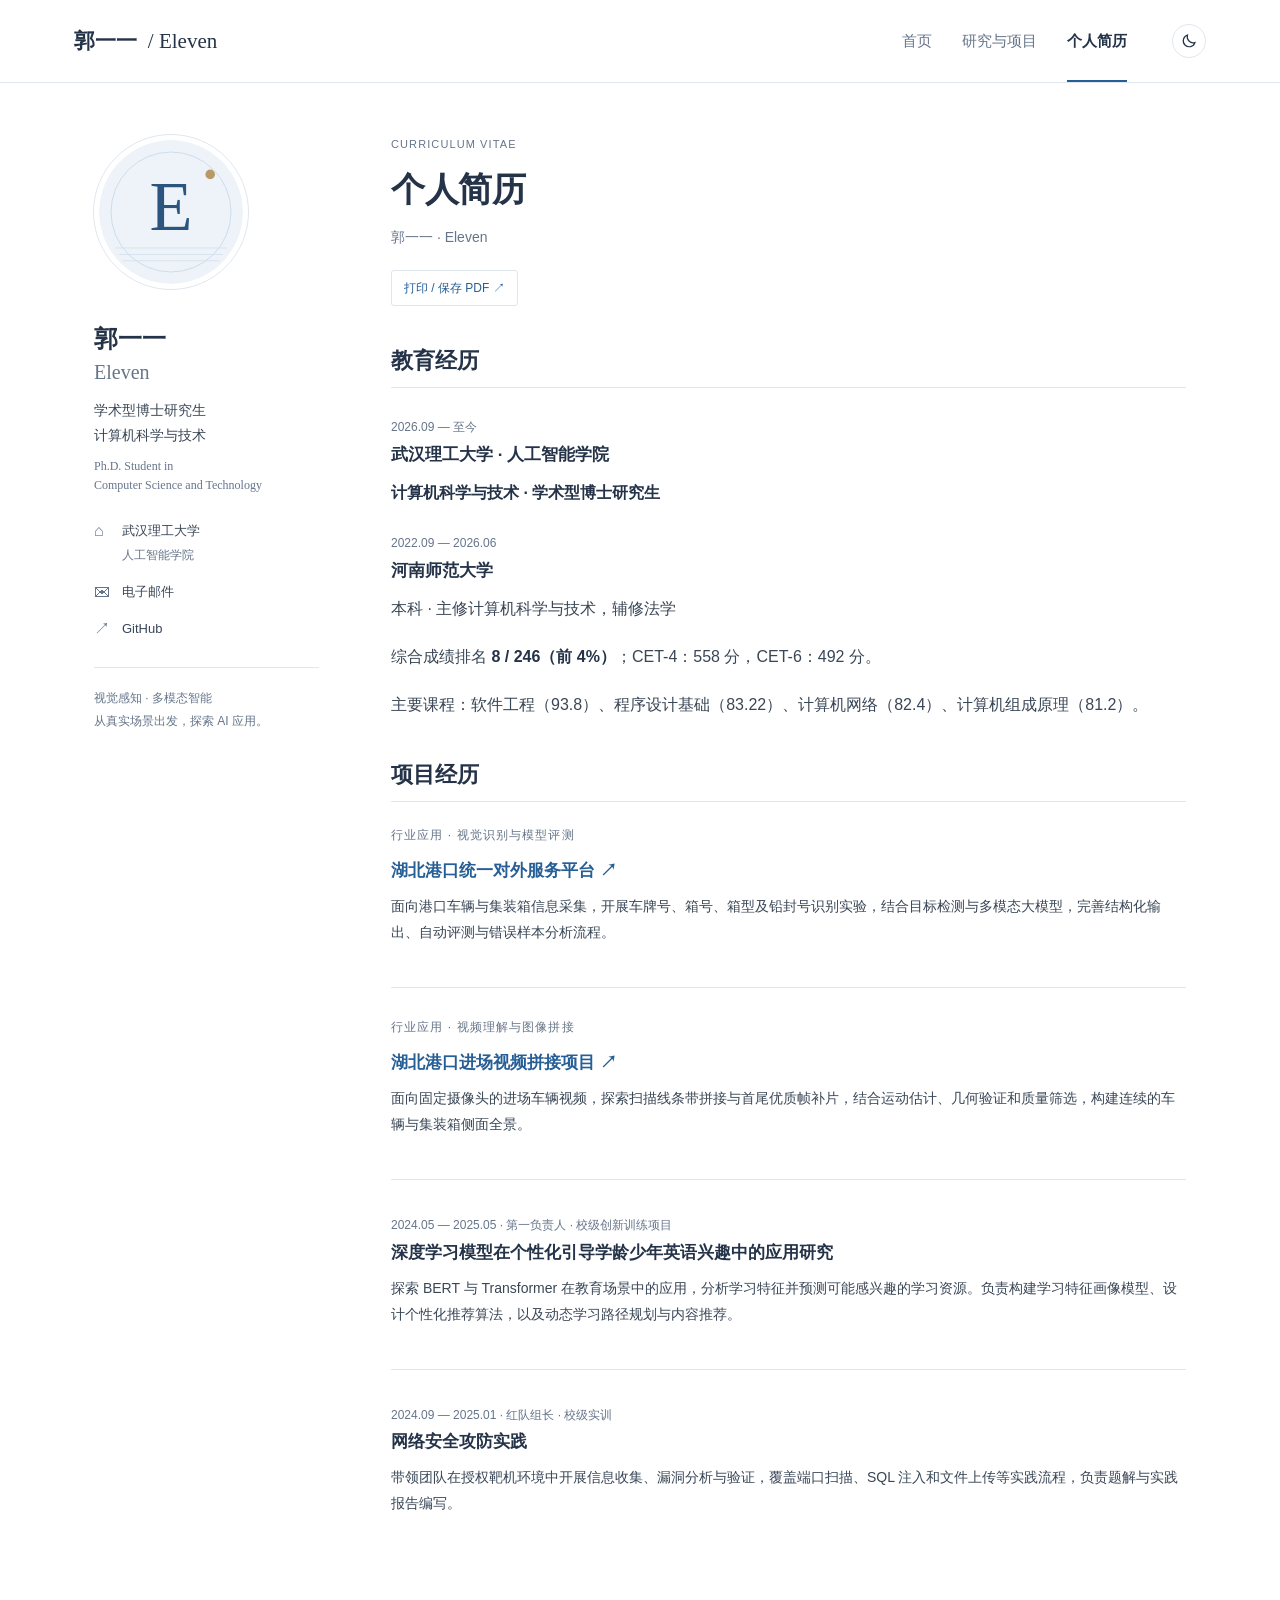
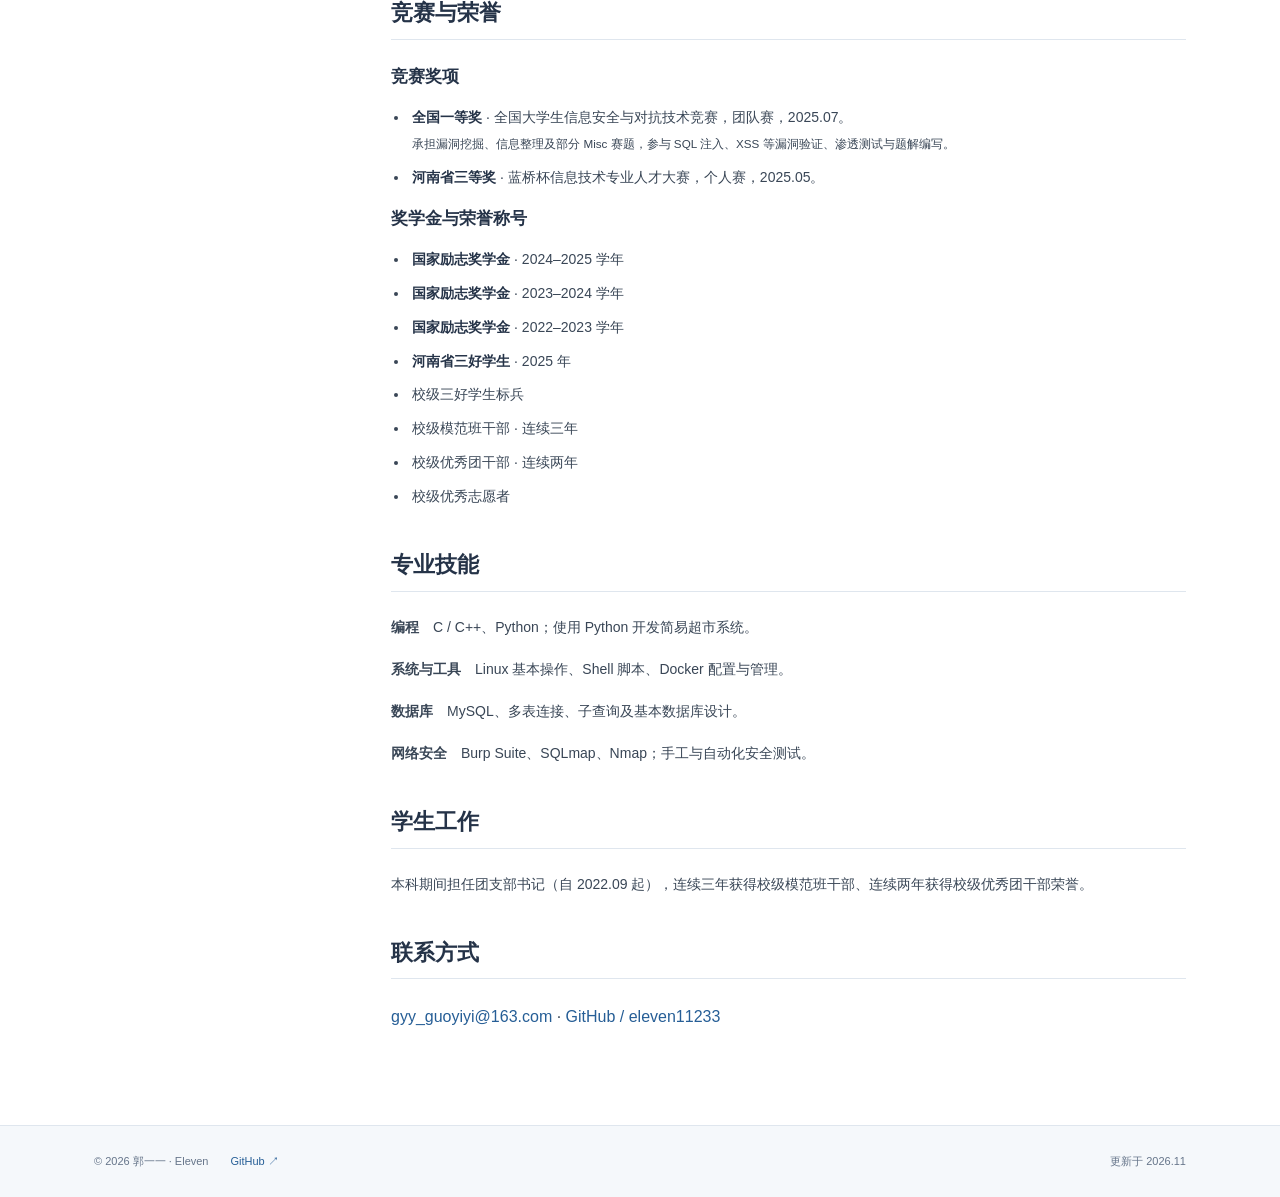
==== cv/index.html @ 4674da3d "Publish Eleven's academic homepage with project details and CV" ====
<!doctype html>
<html lang="zh-CN"><head><meta charset="utf-8"><meta name="viewport" content="width=device-width,initial-scale=1"><meta name="description" content="郭一一 Eleven，武汉理工大学人工智能学院计算机科学与技术学术型博士研究生。"><meta name="color-scheme" content="light dark"><title>个人简历 · 郭一一 Eleven</title><link rel="icon" href="../avatar.svg" type="image/svg+xml"><script src="../site.js"></script><link rel="stylesheet" href="../style.css"></head>
<body><a class="skip-link" href="#content">跳转到正文</a><header class="masthead"><div class="masthead-inner"><a class="brand" href="../index.html">郭一一 <span>/ Eleven</span></a><nav aria-label="主导航"><a href="../index.html">首页</a><a href="../research/index.html">研究与项目</a><a href="../cv/index.html" aria-current="page">个人简历</a></nav><button class="theme-toggle" type="button" aria-label="切换深色模式" aria-pressed="false"><svg width="18" height="18" viewBox="0 0 24 24" fill="none" stroke="currentColor" stroke-width="1.6" aria-hidden="true"><path d="M20 14a8 8 0 0 1-10-10 8 8 0 1 0 10 10Z"/></svg></button></div></header>
<div class="layout"><aside class="profile" aria-label="个人信息"><a href="../index.html" class="avatar-link" aria-label="Eleven 首页"><img class="avatar" src="../avatar.svg" width="154" height="154" alt="Eleven 的 E 字母头像"></a><div class="identity"><h2>郭一一 <span>Eleven</span></h2><p class="degree">学术型博士研究生<br>计算机科学与技术</p><p class="english-degree">Ph.D. Student in<br>Computer Science and Technology</p></div><div class="profile-links"><p><span class="link-symbol" aria-hidden="true">⌂</span><span>武汉理工大学<br><small>人工智能学院</small></span></p><a href="mailto:gyy_guoyiyi@163.com"><span class="link-symbol" aria-hidden="true">✉</span>电子邮件</a><a href="https://github.com/eleven11233"><span class="link-symbol" aria-hidden="true">↗</span>GitHub</a></div><div class="profile-note">视觉感知 · 多模态智能<br>从真实场景出发，探索 AI 应用。</div></aside>
<main id="content" tabindex="-1"><div class="page-heading"><p class="eyebrow">CURRICULUM VITAE</p><h1>个人简历</h1><p class="page-subtitle">郭一一 · Eleven</p><button class="print-button" type="button" onclick="window.print()">打印 / 保存 PDF ↗</button></div><section id="education"><div class="section-heading"><h2>教育经历</h2></div><article><span class="meta">2026.09 — 至今</span><h3>武汉理工大学 · 人工智能学院</h3><p><strong>计算机科学与技术 · 学术型博士研究生</strong></p></article><article><span class="meta">2022.09 — 2026.06</span><h3>河南师范大学</h3><p>本科 · 主修计算机科学与技术，辅修法学</p><p>综合成绩排名 <strong>8 / 246（前 4%）</strong>；CET-4：558 分，CET-6：492 分。</p><p>主要课程：软件工程（93.8）、程序设计基础（83.22）、计算机网络（82.4）、计算机组成原理（81.2）。</p></article></section><section id="projects"><div class="section-heading"><h2>项目经历</h2></div><article class="experience"><p class="eyebrow">行业应用 · 视觉识别与模型评测</p><h3><a href="../research/port-vision/index.html">湖北港口统一对外服务平台 ↗</a></h3><p>面向港口车辆与集装箱信息采集，开展车牌号、箱号、箱型及铅封号识别实验，结合目标检测与多模态大模型，完善结构化输出、自动评测与错误样本分析流程。</p></article><article class="experience"><p class="eyebrow">行业应用 · 视频理解与图像拼接</p><h3><a href="../research/port-stitching/index.html">湖北港口进场视频拼接项目 ↗</a></h3><p>面向固定摄像头的进场车辆视频，探索扫描线条带拼接与首尾优质帧补片，结合运动估计、几何验证和质量筛选，构建连续的车辆与集装箱侧面全景。</p></article><article class="experience"><span class="meta">2024.05 — 2025.05 · 第一负责人 · 校级创新训练项目</span><h3>深度学习模型在个性化引导学龄少年英语兴趣中的应用研究</h3><p>探索 BERT 与 Transformer 在教育场景中的应用，分析学习特征并预测可能感兴趣的学习资源。负责构建学习特征画像模型、设计个性化推荐算法，以及动态学习路径规划与内容推荐。</p></article><article class="experience"><span class="meta">2024.09 — 2025.01 · 红队组长 · 校级实训</span><h3>网络安全攻防实践</h3><p>带领团队在授权靶机环境中开展信息收集、漏洞分析与验证，覆盖端口扫描、SQL 注入和文件上传等实践流程，负责题解与实践报告编写。</p></article></section><section id="honors"><div class="section-heading"><h2>竞赛与荣誉</h2></div><h3>竞赛奖项</h3><ul><li><strong>全国一等奖</strong> · 全国大学生信息安全与对抗技术竞赛，团队赛，2025.07。<br><small>承担漏洞挖掘、信息整理及部分 Misc 赛题，参与 SQL 注入、XSS 等漏洞验证、渗透测试与题解编写。</small></li><li><strong>河南省三等奖</strong> · 蓝桥杯信息技术专业人才大赛，个人赛，2025.05。</li></ul><h3>奖学金与荣誉称号</h3><ul><li><strong>国家励志奖学金</strong> · 2024–2025 学年</li><li><strong>国家励志奖学金</strong> · 2023–2024 学年</li><li><strong>国家励志奖学金</strong> · 2022–2023 学年</li><li><strong>河南省三好学生</strong> · 2025 年</li><li>校级三好学生标兵</li><li>校级模范班干部 · 连续三年</li><li>校级优秀团干部 · 连续两年</li><li>校级优秀志愿者</li></ul></section><section id="skills"><div class="section-heading"><h2>专业技能</h2></div><p><b>编程</b>　C / C++、Python；使用 Python 开发简易超市系统。</p><p><b>系统与工具</b>　Linux 基本操作、Shell 脚本、Docker 配置与管理。</p><p><b>数据库</b>　MySQL、多表连接、子查询及基本数据库设计。</p><p><b>网络安全</b>　Burp Suite、SQLmap、Nmap；手工与自动化安全测试。</p></section><section id="service"><div class="section-heading"><h2>学生工作</h2></div><p>本科期间担任团支部书记（自 2022.09 起），连续三年获得校级模范班干部、连续两年获得校级优秀团干部荣誉。</p></section><section><div class="section-heading"><h2>联系方式</h2></div><p><a href="mailto:gyy_guoyiyi@163.com">gyy_guoyiyi@163.com</a> · <a href="https://github.com/eleven11233">GitHub / eleven11233</a></p></section></main></div><footer class="site-footer"><div><span>© 2026 郭一一 · Eleven</span><a href="https://github.com/eleven11233">GitHub ↗</a><span class="updated">更新于 2026.11</span></div></footer></body></html>
---- style.css ----
:root{color-scheme:light;--bg:#fff;--ink:#253348;--text:#394656;--muted:#66758a;--line:#dfe6ee;--soft:#f5f8fb;--accent:#265e96;--hover:#18436f;--header:rgba(255,255,255,.97)}
:root[data-theme="dark"]{color-scheme:dark;--bg:#151b24;--ink:#edf2f8;--text:#c7d1de;--muted:#9eafc3;--line:#354252;--soft:#202b39;--accent:#9ac5f1;--hover:#c6e0ff;--header:rgba(21,27,36,.97)}
*{box-sizing:border-box}html{scroll-behavior:smooth;scroll-padding-top:100px}body{margin:0;background:var(--bg);color:var(--text);font:16px/1.85 "Microsoft YaHei","PingFang SC",sans-serif;-webkit-font-smoothing:antialiased}a{color:var(--accent);text-decoration:none;text-underline-offset:4px}a:hover{color:var(--hover);text-decoration:underline}button{font:inherit;cursor:pointer}button:focus-visible,a:focus-visible{outline:3px solid var(--accent);outline-offset:4px}img{max-width:100%;height:auto}p{margin:0 0 1.15em}strong{font-weight:600;color:var(--ink)}h1,h2,h3{color:var(--ink)}h3{font-size:17px;line-height:1.65;font-weight:600;margin:0 0 9px}ul{padding-left:1.3em}li{padding-left:3px;margin:8px 0}.skip-link{position:fixed;z-index:10;top:-80px;left:15px;padding:8px 15px;background:var(--bg);border:1px solid var(--accent)}.skip-link:focus{top:10px}
.masthead{position:sticky;top:0;z-index:5;background:var(--header);border-bottom:1px solid var(--line)}.masthead-inner{max-width:1200px;margin:auto;min-height:82px;padding:0 34px;display:flex;align-items:center;gap:45px}.brand{color:var(--ink);font-size:21px;font-weight:600;white-space:nowrap}.brand span{font:21px Georgia,serif;font-weight:400;margin-left:5px}.masthead nav{display:flex;gap:30px;margin-left:auto;align-self:stretch}.masthead nav a{display:flex;align-items:center;font-size:15px;color:var(--muted);border-bottom:2px solid transparent;padding-top:2px}.masthead nav a[aria-current]{color:var(--ink);border-color:var(--accent);font-weight:600}.theme-toggle{width:34px;height:34px;display:grid;place-items:center;border:1px solid var(--line);border-radius:50%;background:var(--bg);color:var(--ink)}.theme-toggle:hover{background:var(--soft)}
.layout{display:grid;grid-template-columns:225px minmax(0,1fr);gap:72px;max-width:1160px;margin:52px auto 75px;padding:0 34px}.profile{position:sticky;top:121px;align-self:start}.avatar{display:block;border-radius:50%;margin-bottom:24px;border:5px solid var(--bg);outline:1px solid var(--line)}.avatar-link{display:inline-block}.profile h2{font-size:24px;margin:0 0 14px;line-height:1.3}.profile h2 span{display:block;font:20px Georgia,serif;margin-top:7px;color:var(--muted)}.degree{font-size:14px;line-height:1.8;margin-bottom:9px}.english-degree{font:12px/1.6 Georgia,serif;color:var(--muted);margin-bottom:23px}.profile-links{display:grid;gap:13px;font-size:13px}.profile-links p,.profile-links a{display:flex;align-items:flex-start;gap:10px;margin:0;color:var(--text)}.profile-links small{color:var(--muted);font-size:12px}.link-symbol{display:inline-block;min-width:18px;font-size:16px;line-height:1.5;color:var(--muted)}.profile-note{font-size:12px;line-height:1.9;color:var(--muted);border-top:1px solid var(--line);padding-top:19px;margin-top:26px}
main{min-width:0}main:focus{outline:none}.page-heading{margin:0 0 29px}.eyebrow{font-size:11px;letter-spacing:1.1px;color:var(--muted);margin:0 0 12px;line-height:1.7}h1{font-size:34px;letter-spacing:-.5px;line-height:1.4;margin:0 0 12px;font-weight:600}h1 span{font:34px Georgia,serif;margin-left:9px;font-weight:400}.page-subtitle{color:var(--muted);font-size:14px;margin:0}.introduction{line-height:1.95}.section-heading{display:flex;gap:16px;justify-content:space-between;align-items:center;border-bottom:1px solid var(--line);padding-bottom:10px;margin:39px 0 23px}.section-heading h2{font-size:22px;line-height:1.45;font-weight:600;margin:0}.section-heading>span{font-size:10px;letter-spacing:1.3px;color:var(--muted)}.section-heading>a{font-size:12px}
.project-card{display:block;border:1px solid var(--line);border-radius:5px;overflow:hidden;margin:22px 0;background:var(--bg)}.project-body{padding:22px 23px}.project-body .eyebrow{font-size:10px;letter-spacing:.4px;margin-bottom:9px}.project-body h3{font-size:17px;line-height:1.6}.project-body h3 a{color:var(--ink)}.project-body>p:not(.eyebrow){font-size:13px;line-height:1.85;margin-bottom:14px}.tags{display:flex;list-style:none;flex-wrap:wrap;gap:6px;padding:0;margin:16px 0}.tags li{font-size:10px;color:var(--muted);border:1px solid var(--line);border-radius:3px;padding:2px 8px;margin:0;line-height:1.65}.text-link{display:inline-flex;align-items:center;gap:9px;font-size:12px;font-weight:600}.education-row{display:grid;grid-template-columns:140px minmax(0,1fr);gap:15px;padding:15px 0;border-bottom:1px solid var(--line)}.education-row:last-child{border-bottom:0}.date{font-size:12px;color:var(--muted);padding-top:3px;font-variant-numeric:tabular-nums}.education-row h3{font-size:16px;margin:0 0 7px}.education-row p{font-size:13px;margin:0 0 8px}.award-list{list-style:none;margin:0;padding:0}.award-list li{display:grid;grid-template-columns:100px minmax(0,1fr);gap:16px;font-size:14px;padding:11px 0;margin:0;border-bottom:1px solid var(--line)}.award-list li:last-child{border-bottom:0}.award-year{font-size:12px;color:var(--muted);font-variant-numeric:tabular-nums;padding-top:2px}.contact-line{display:flex;gap:25px;font-size:14px;margin-bottom:5px}.contact-line>span{min-width:53px;color:var(--muted);font-size:12px}.site-footer{border-top:1px solid var(--line);background:var(--soft)}.site-footer>div{max-width:1160px;margin:auto;display:flex;gap:22px;padding:25px 34px;font-size:11px;color:var(--muted)}.updated{margin-left:auto}
.back-link{font-size:12px;display:inline-block;margin-bottom:25px}.detail-heading h1{font-size:30px;margin-top:7px}.lead{font-size:16px;line-height:1.95}.work-list{list-style:none;counter-reset:work;padding:0}.work-list>li{counter-increment:work;position:relative;padding-left:40px;margin:25px 0}.work-list>li::before{content:counter(work,decimal-leading-zero);position:absolute;left:0;top:3px;color:var(--accent);font:16px Georgia,serif}.work-list h3{font-size:17px}.work-list p{font-size:14px}.flow{display:flex;flex-wrap:wrap;gap:9px;margin:22px 0}.flow span{border:1px solid var(--line);background:var(--soft);padding:8px 12px;font-size:12px}.flow span:not(:last-child)::after{content:' →';margin-left:7px;color:var(--muted)}.metrics{display:grid;grid-template-columns:1fr 1fr;border-top:1px solid var(--line);border-bottom:1px solid var(--line);padding:24px 0;margin:18px 0}.metrics>div{display:flex;flex-direction:column;padding:0 20px}.metrics>div+div{border-left:1px solid var(--line)}.metrics strong{font:42px/1.3 Georgia,serif;color:var(--accent)}.metrics small{font-size:14px;margin-left:5px}.metrics span{font-size:12px;color:var(--muted);margin-top:6px}.caption{font-size:12px;color:var(--muted);line-height:1.85}.table-wrap{overflow-x:auto}table{border-collapse:collapse;width:100%;font-size:13px}th,td{border-bottom:1px solid var(--line);padding:12px 10px;text-align:left;vertical-align:top}thead{background:var(--soft)}th{font-weight:600;color:var(--ink)}table caption{text-align:left;font-size:12px;color:var(--muted);padding:0 0 10px}.next-project{display:flex;flex-direction:column;gap:6px;border-top:1px solid var(--line);margin-top:45px;padding-top:20px;font-size:11px;color:var(--muted)}.next-project span{font-size:15px;color:var(--accent)}.experience{margin-bottom:29px;padding-bottom:25px;border-bottom:1px solid var(--line)}.experience p,.experience li{font-size:14px}.experience .eyebrow,.meta{font-size:12px;color:var(--muted)}.experience:last-child{border-bottom:0}.print-button{display:inline-block;font-size:12px;color:var(--accent);background:var(--bg);border:1px solid var(--line);border-radius:3px;padding:6px 12px;margin-top:19px}#education article{margin:20px 0}#honors>ul{font-size:14px}#skills p,#service p{font-size:14px}
@media(min-width:1500px){.layout{margin-top:65px}}
@media(max-width:1020px){.layout{gap:35px;grid-template-columns:195px minmax(0,1fr)}.project-body{padding:18px}.project-body h3{font-size:16px}.masthead-inner{gap:25px}}
@media(max-width:760px){.masthead-inner{padding:0 22px;min-height:69px;gap:17px;flex-wrap:wrap}.brand,.brand span{font-size:18px}.masthead nav{gap:20px}.masthead nav a{font-size:13px}.layout{padding:0 24px;grid-template-columns:1fr;gap:35px;margin-top:30px}.profile{position:static;display:grid;grid-template-columns:105px 1fr;gap:0 21px;padding-bottom:23px;border-bottom:1px solid var(--line)}.avatar{width:100px;height:100px;margin:0}.profile h2{font-size:22px;margin-top:2px;margin-bottom:7px}.profile h2 span{display:inline;font-size:18px;margin-left:8px}.degree{font-size:12px;margin-bottom:0}.english-degree,.profile-note{display:none}.profile-links{grid-column:1/-1;display:flex;flex-wrap:wrap;gap:20px;margin-top:17px;font-size:12px}.profile-links p{flex-grow:1}.profile-links small{display:none}.profile-links p br{display:none}h1{font-size:30px}h1 span{font-size:30px}.site-footer>div{padding:22px 24px}.detail-heading h1{font-size:27px}}
@media(max-width:520px){.masthead-inner{padding:13px 20px;gap:8px 12px}.masthead nav{order:3;width:100%;gap:27px;margin-left:0;height:36px}.theme-toggle{margin-left:auto}.masthead nav a{font-size:13px}.layout{padding:0 21px;margin:25px auto 50px;gap:28px}.page-heading{margin-bottom:23px}.eyebrow{font-size:9px}h1,h1 span{font-size:28px}.section-heading{margin-top:31px}.section-heading h2{font-size:20px}.section-heading>span{font-size:8px;letter-spacing:.7px}.project-body{padding:21px}.project-body h3{font-size:18px}.project-body>p:not(.eyebrow){font-size:14px}.education-row{grid-template-columns:1fr;gap:5px}.award-list li{grid-template-columns:75px minmax(0,1fr);gap:12px}.award-year{font-size:11px}.site-footer>div{flex-wrap:wrap;gap:10px 20px}.updated{margin-left:0}.profile-links{gap:14px}.metrics strong{font-size:32px}.metrics>div{padding:0 12px}.detail-heading h1{font-size:25px}}
@media(prefers-reduced-motion:reduce){html{scroll-behavior:auto}}
@media print{:root,:root[data-theme="dark"]{--bg:white;--ink:#111;--text:#222;--muted:#555;--line:#ddd;--soft:#fafafa;--accent:#222}.masthead,.profile,.site-footer,.print-button,.back-link,.next-project,.skip-link{display:none!important}.layout{display:block;margin:0;padding:0}body{font-size:11px;line-height:1.6}h1{font-size:25px}.page-heading{margin-bottom:15px}.section-heading{margin:20px 0 12px}.section-heading h2{font-size:17px}.experience p,.experience li,#honors>ul,#skills p,#service p{font-size:11px}.experience{margin-bottom:15px;padding-bottom:12px}h2,h3{break-after:avoid}.education-row,.award-list li{break-inside:avoid}a{color:#222;text-decoration:none}@page{size:A4;margin:16mm}}
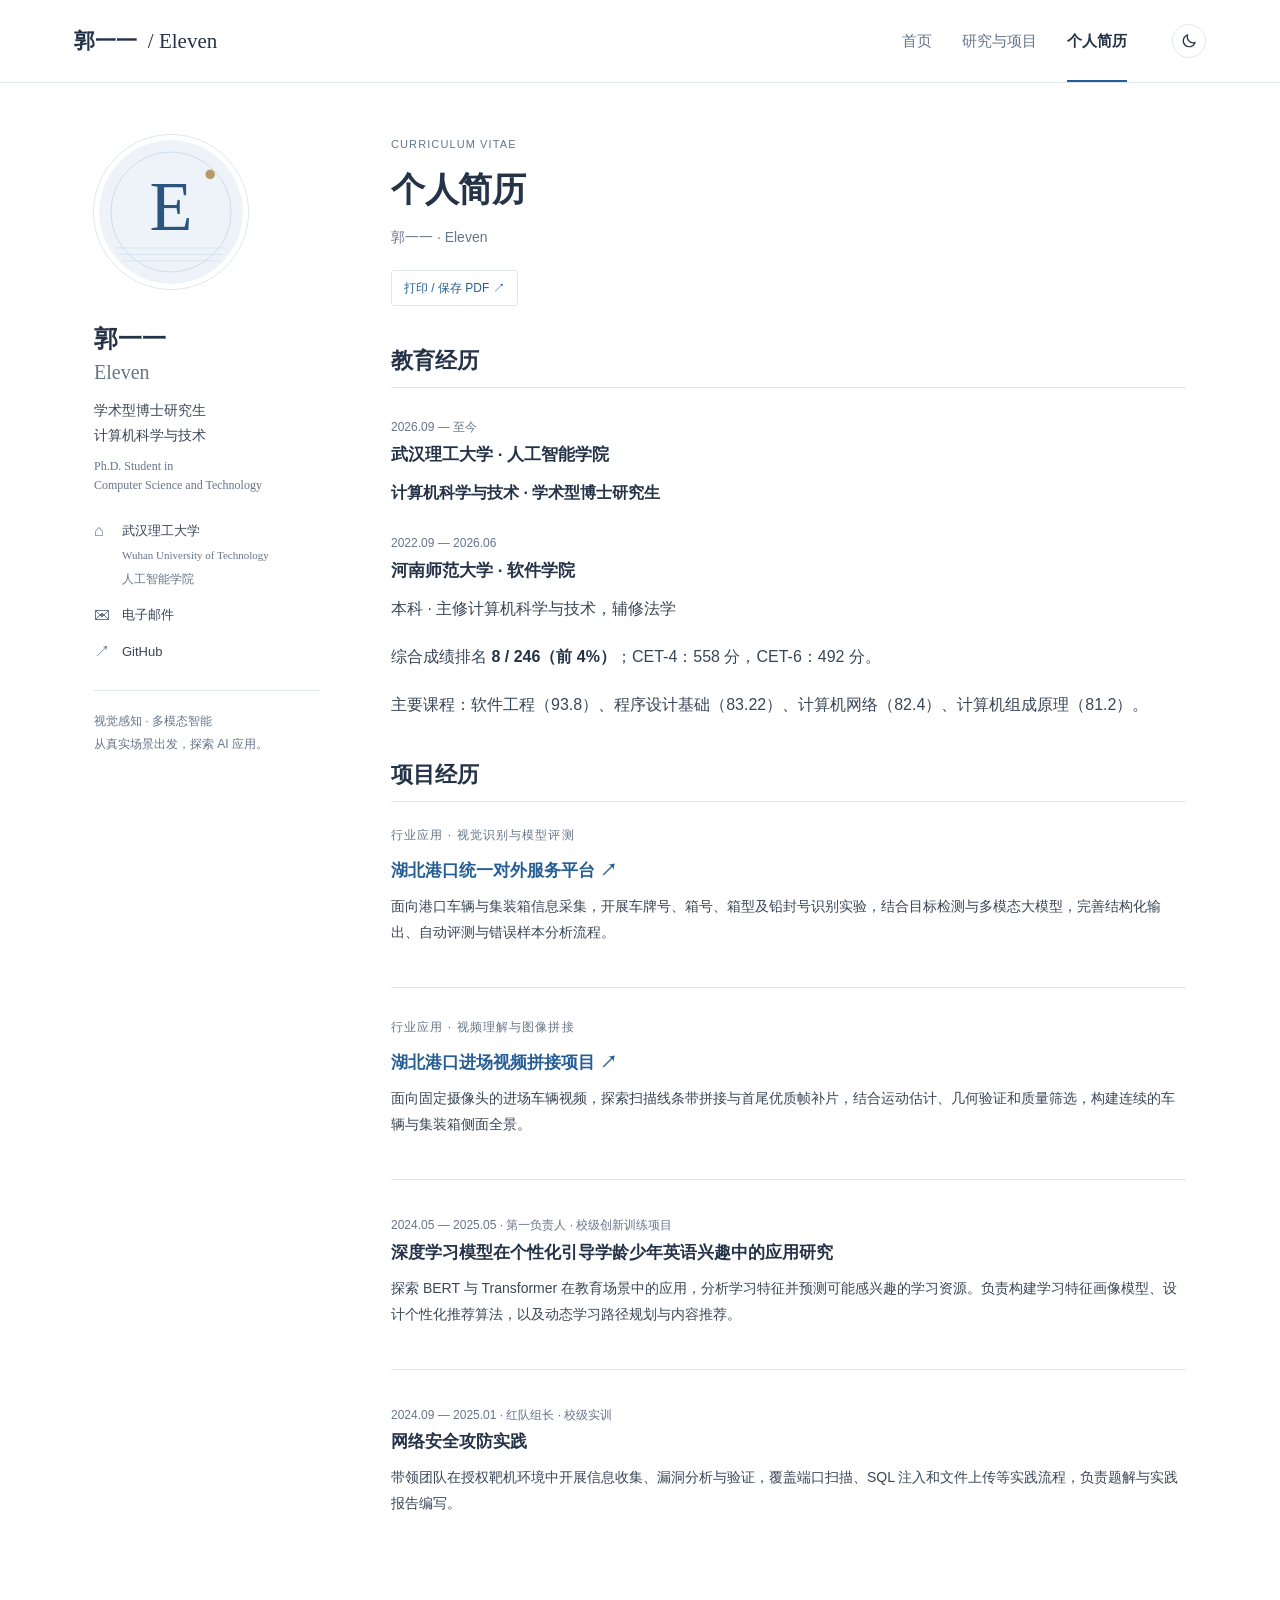
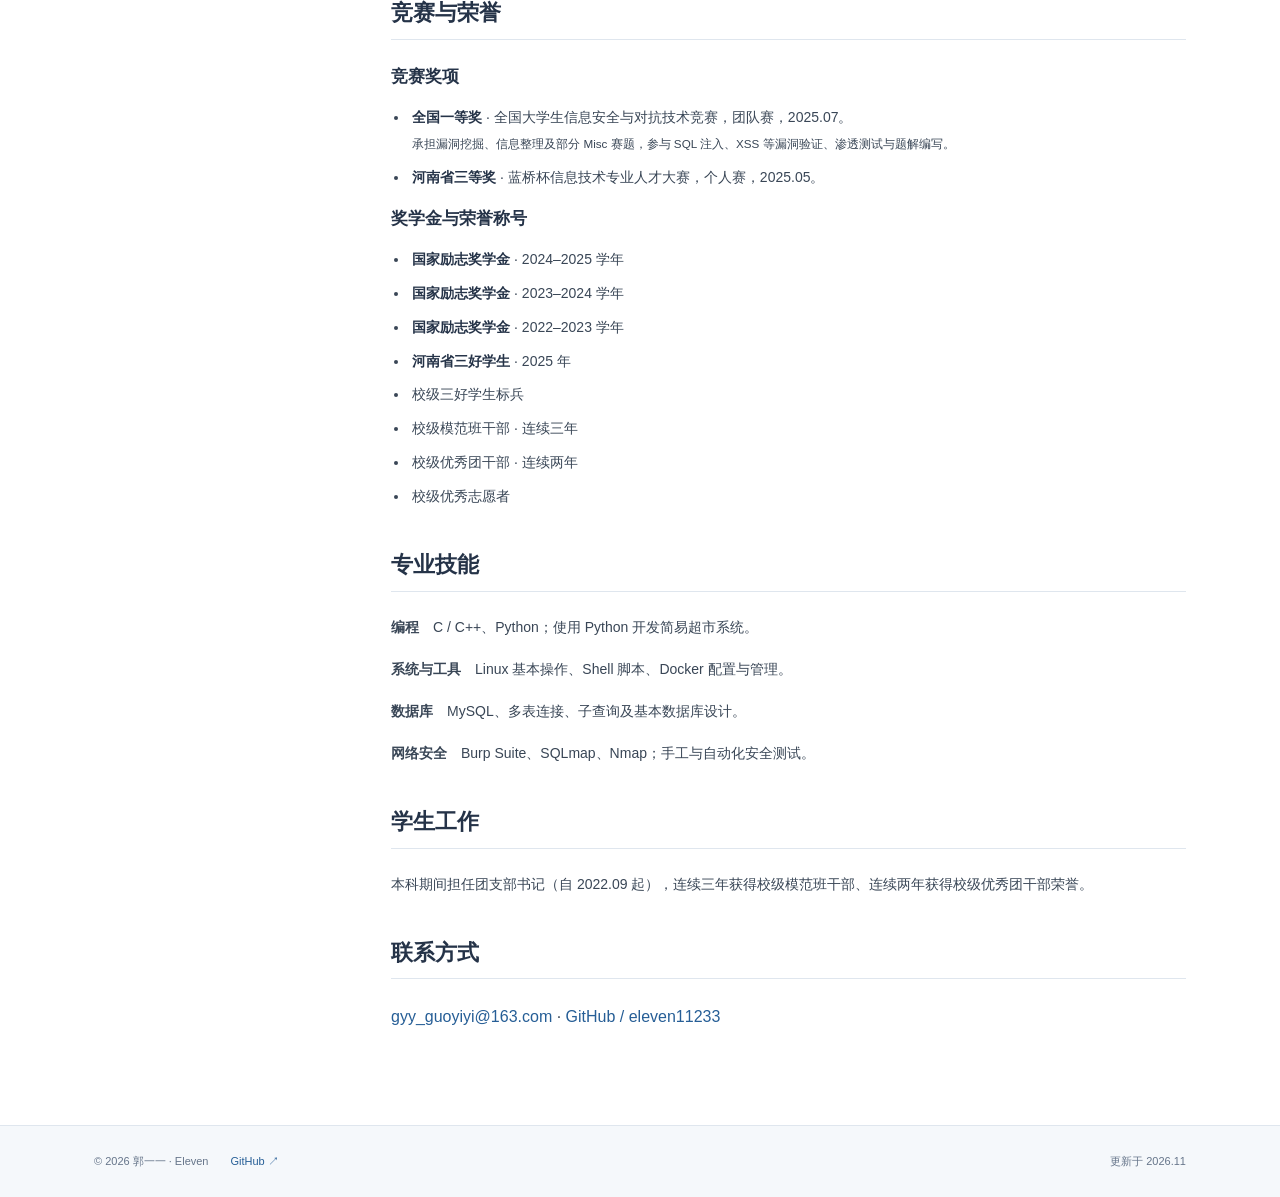
==== commit a7498d50: "Simplify homepage and update university affiliations" ====
--- a/cv/index.html
+++ b/cv/index.html
@@ -1,5 +1,5 @@
 <!doctype html>
 <html lang="zh-CN"><head><meta charset="utf-8"><meta name="viewport" content="width=device-width,initial-scale=1"><meta name="description" content="郭一一 Eleven，武汉理工大学人工智能学院计算机科学与技术学术型博士研究生。"><meta name="color-scheme" content="light dark"><title>个人简历 · 郭一一 Eleven</title><link rel="icon" href="../avatar.svg" type="image/svg+xml"><script src="../site.js"></script><link rel="stylesheet" href="../style.css"></head>
 <body><a class="skip-link" href="#content">跳转到正文</a><header class="masthead"><div class="masthead-inner"><a class="brand" href="../index.html">郭一一 <span>/ Eleven</span></a><nav aria-label="主导航"><a href="../index.html">首页</a><a href="../research/index.html">研究与项目</a><a href="../cv/index.html" aria-current="page">个人简历</a></nav><button class="theme-toggle" type="button" aria-label="切换深色模式" aria-pressed="false"><svg width="18" height="18" viewBox="0 0 24 24" fill="none" stroke="currentColor" stroke-width="1.6" aria-hidden="true"><path d="M20 14a8 8 0 0 1-10-10 8 8 0 1 0 10 10Z"/></svg></button></div></header>
-<div class="layout"><aside class="profile" aria-label="个人信息"><a href="../index.html" class="avatar-link" aria-label="Eleven 首页"><img class="avatar" src="../avatar.svg" width="154" height="154" alt="Eleven 的 E 字母头像"></a><div class="identity"><h2>郭一一 <span>Eleven</span></h2><p class="degree">学术型博士研究生<br>计算机科学与技术</p><p class="english-degree">Ph.D. Student in<br>Computer Science and Technology</p></div><div class="profile-links"><p><span class="link-symbol" aria-hidden="true">⌂</span><span>武汉理工大学<br><small>人工智能学院</small></span></p><a href="mailto:gyy_guoyiyi@163.com"><span class="link-symbol" aria-hidden="true">✉</span>电子邮件</a><a href="https://github.com/eleven11233"><span class="link-symbol" aria-hidden="true">↗</span>GitHub</a></div><div class="profile-note">视觉感知 · 多模态智能<br>从真实场景出发，探索 AI 应用。</div></aside>
-<main id="content" tabindex="-1"><div class="page-heading"><p class="eyebrow">CURRICULUM VITAE</p><h1>个人简历</h1><p class="page-subtitle">郭一一 · Eleven</p><button class="print-button" type="button" onclick="window.print()">打印 / 保存 PDF ↗</button></div><section id="education"><div class="section-heading"><h2>教育经历</h2></div><article><span class="meta">2026.09 — 至今</span><h3>武汉理工大学 · 人工智能学院</h3><p><strong>计算机科学与技术 · 学术型博士研究生</strong></p></article><article><span class="meta">2022.09 — 2026.06</span><h3>河南师范大学</h3><p>本科 · 主修计算机科学与技术，辅修法学</p><p>综合成绩排名 <strong>8 / 246（前 4%）</strong>；CET-4：558 分，CET-6：492 分。</p><p>主要课程：软件工程（93.8）、程序设计基础（83.22）、计算机网络（82.4）、计算机组成原理（81.2）。</p></article></section><section id="projects"><div class="section-heading"><h2>项目经历</h2></div><article class="experience"><p class="eyebrow">行业应用 · 视觉识别与模型评测</p><h3><a href="../research/port-vision/index.html">湖北港口统一对外服务平台 ↗</a></h3><p>面向港口车辆与集装箱信息采集，开展车牌号、箱号、箱型及铅封号识别实验，结合目标检测与多模态大模型，完善结构化输出、自动评测与错误样本分析流程。</p></article><article class="experience"><p class="eyebrow">行业应用 · 视频理解与图像拼接</p><h3><a href="../research/port-stitching/index.html">湖北港口进场视频拼接项目 ↗</a></h3><p>面向固定摄像头的进场车辆视频，探索扫描线条带拼接与首尾优质帧补片，结合运动估计、几何验证和质量筛选，构建连续的车辆与集装箱侧面全景。</p></article><article class="experience"><span class="meta">2024.05 — 2025.05 · 第一负责人 · 校级创新训练项目</span><h3>深度学习模型在个性化引导学龄少年英语兴趣中的应用研究</h3><p>探索 BERT 与 Transformer 在教育场景中的应用，分析学习特征并预测可能感兴趣的学习资源。负责构建学习特征画像模型、设计个性化推荐算法，以及动态学习路径规划与内容推荐。</p></article><article class="experience"><span class="meta">2024.09 — 2025.01 · 红队组长 · 校级实训</span><h3>网络安全攻防实践</h3><p>带领团队在授权靶机环境中开展信息收集、漏洞分析与验证，覆盖端口扫描、SQL 注入和文件上传等实践流程，负责题解与实践报告编写。</p></article></section><section id="honors"><div class="section-heading"><h2>竞赛与荣誉</h2></div><h3>竞赛奖项</h3><ul><li><strong>全国一等奖</strong> · 全国大学生信息安全与对抗技术竞赛，团队赛，2025.07。<br><small>承担漏洞挖掘、信息整理及部分 Misc 赛题，参与 SQL 注入、XSS 等漏洞验证、渗透测试与题解编写。</small></li><li><strong>河南省三等奖</strong> · 蓝桥杯信息技术专业人才大赛，个人赛，2025.05。</li></ul><h3>奖学金与荣誉称号</h3><ul><li><strong>国家励志奖学金</strong> · 2024–2025 学年</li><li><strong>国家励志奖学金</strong> · 2023–2024 学年</li><li><strong>国家励志奖学金</strong> · 2022–2023 学年</li><li><strong>河南省三好学生</strong> · 2025 年</li><li>校级三好学生标兵</li><li>校级模范班干部 · 连续三年</li><li>校级优秀团干部 · 连续两年</li><li>校级优秀志愿者</li></ul></section><section id="skills"><div class="section-heading"><h2>专业技能</h2></div><p><b>编程</b>　C / C++、Python；使用 Python 开发简易超市系统。</p><p><b>系统与工具</b>　Linux 基本操作、Shell 脚本、Docker 配置与管理。</p><p><b>数据库</b>　MySQL、多表连接、子查询及基本数据库设计。</p><p><b>网络安全</b>　Burp Suite、SQLmap、Nmap；手工与自动化安全测试。</p></section><section id="service"><div class="section-heading"><h2>学生工作</h2></div><p>本科期间担任团支部书记（自 2022.09 起），连续三年获得校级模范班干部、连续两年获得校级优秀团干部荣誉。</p></section><section><div class="section-heading"><h2>联系方式</h2></div><p><a href="mailto:gyy_guoyiyi@163.com">gyy_guoyiyi@163.com</a> · <a href="https://github.com/eleven11233">GitHub / eleven11233</a></p></section></main></div><footer class="site-footer"><div><span>© 2026 郭一一 · Eleven</span><a href="https://github.com/eleven11233">GitHub ↗</a><span class="updated">更新于 2026.11</span></div></footer></body></html>+<div class="layout"><aside class="profile" aria-label="个人信息"><a href="../index.html" class="avatar-link" aria-label="Eleven 首页"><img class="avatar" src="../avatar.svg" width="154" height="154" alt="Eleven 的 E 字母头像"></a><div class="identity"><h2>郭一一 <span>Eleven</span></h2><p class="degree">学术型博士研究生<br>计算机科学与技术</p><p class="english-degree">Ph.D. Student in<br>Computer Science and Technology</p></div><div class="profile-links"><p><span class="link-symbol" aria-hidden="true">⌂</span><span class="school-name">武汉理工大学<span class="school-en" lang="en">Wuhan University of Technology</span><small>人工智能学院</small></span></p><a href="mailto:gyy_guoyiyi@163.com"><span class="link-symbol" aria-hidden="true">✉</span>电子邮件</a><a href="https://github.com/eleven11233"><span class="link-symbol" aria-hidden="true">↗</span>GitHub</a></div><div class="profile-note">视觉感知 · 多模态智能<br>从真实场景出发，探索 AI 应用。</div></aside>
+<main id="content" tabindex="-1"><div class="page-heading"><p class="eyebrow">CURRICULUM VITAE</p><h1>个人简历</h1><p class="page-subtitle">郭一一 · Eleven</p><button class="print-button" type="button" onclick="window.print()">打印 / 保存 PDF ↗</button></div><section id="education"><div class="section-heading"><h2>教育经历</h2></div><article><span class="meta">2026.09 — 至今</span><h3>武汉理工大学 · 人工智能学院</h3><p><strong>计算机科学与技术 · 学术型博士研究生</strong></p></article><article><span class="meta">2022.09 — 2026.06</span><h3>河南师范大学 · 软件学院</h3><p>本科 · 主修计算机科学与技术，辅修法学</p><p>综合成绩排名 <strong>8 / 246（前 4%）</strong>；CET-4：558 分，CET-6：492 分。</p><p>主要课程：软件工程（93.8）、程序设计基础（83.22）、计算机网络（82.4）、计算机组成原理（81.2）。</p></article></section><section id="projects"><div class="section-heading"><h2>项目经历</h2></div><article class="experience"><p class="eyebrow">行业应用 · 视觉识别与模型评测</p><h3><a href="../research/port-vision/index.html">湖北港口统一对外服务平台 ↗</a></h3><p>面向港口车辆与集装箱信息采集，开展车牌号、箱号、箱型及铅封号识别实验，结合目标检测与多模态大模型，完善结构化输出、自动评测与错误样本分析流程。</p></article><article class="experience"><p class="eyebrow">行业应用 · 视频理解与图像拼接</p><h3><a href="../research/port-stitching/index.html">湖北港口进场视频拼接项目 ↗</a></h3><p>面向固定摄像头的进场车辆视频，探索扫描线条带拼接与首尾优质帧补片，结合运动估计、几何验证和质量筛选，构建连续的车辆与集装箱侧面全景。</p></article><article class="experience"><span class="meta">2024.05 — 2025.05 · 第一负责人 · 校级创新训练项目</span><h3>深度学习模型在个性化引导学龄少年英语兴趣中的应用研究</h3><p>探索 BERT 与 Transformer 在教育场景中的应用，分析学习特征并预测可能感兴趣的学习资源。负责构建学习特征画像模型、设计个性化推荐算法，以及动态学习路径规划与内容推荐。</p></article><article class="experience"><span class="meta">2024.09 — 2025.01 · 红队组长 · 校级实训</span><h3>网络安全攻防实践</h3><p>带领团队在授权靶机环境中开展信息收集、漏洞分析与验证，覆盖端口扫描、SQL 注入和文件上传等实践流程，负责题解与实践报告编写。</p></article></section><section id="honors"><div class="section-heading"><h2>竞赛与荣誉</h2></div><h3>竞赛奖项</h3><ul><li><strong>全国一等奖</strong> · 全国大学生信息安全与对抗技术竞赛，团队赛，2025.07。<br><small>承担漏洞挖掘、信息整理及部分 Misc 赛题，参与 SQL 注入、XSS 等漏洞验证、渗透测试与题解编写。</small></li><li><strong>河南省三等奖</strong> · 蓝桥杯信息技术专业人才大赛，个人赛，2025.05。</li></ul><h3>奖学金与荣誉称号</h3><ul><li><strong>国家励志奖学金</strong> · 2024–2025 学年</li><li><strong>国家励志奖学金</strong> · 2023–2024 学年</li><li><strong>国家励志奖学金</strong> · 2022–2023 学年</li><li><strong>河南省三好学生</strong> · 2025 年</li><li>校级三好学生标兵</li><li>校级模范班干部 · 连续三年</li><li>校级优秀团干部 · 连续两年</li><li>校级优秀志愿者</li></ul></section><section id="skills"><div class="section-heading"><h2>专业技能</h2></div><p><b>编程</b>　C / C++、Python；使用 Python 开发简易超市系统。</p><p><b>系统与工具</b>　Linux 基本操作、Shell 脚本、Docker 配置与管理。</p><p><b>数据库</b>　MySQL、多表连接、子查询及基本数据库设计。</p><p><b>网络安全</b>　Burp Suite、SQLmap、Nmap；手工与自动化安全测试。</p></section><section id="service"><div class="section-heading"><h2>学生工作</h2></div><p>本科期间担任团支部书记（自 2022.09 起），连续三年获得校级模范班干部、连续两年获得校级优秀团干部荣誉。</p></section><section><div class="section-heading"><h2>联系方式</h2></div><p><a href="mailto:gyy_guoyiyi@163.com">gyy_guoyiyi@163.com</a> · <a href="https://github.com/eleven11233">GitHub / eleven11233</a></p></section></main></div><footer class="site-footer"><div><span>© 2026 郭一一 · Eleven</span><a href="https://github.com/eleven11233">GitHub ↗</a><span class="updated">更新于 2026.11</span></div></footer></body></html>
--- a/style.css
+++ b/style.css
@@ -12,3 +12,10 @@
 @media(max-width:520px){.masthead-inner{padding:13px 20px;gap:8px 12px}.masthead nav{order:3;width:100%;gap:27px;margin-left:0;height:36px}.theme-toggle{margin-left:auto}.masthead nav a{font-size:13px}.layout{padding:0 21px;margin:25px auto 50px;gap:28px}.page-heading{margin-bottom:23px}.eyebrow{font-size:9px}h1,h1 span{font-size:28px}.section-heading{margin-top:31px}.section-heading h2{font-size:20px}.section-heading>span{font-size:8px;letter-spacing:.7px}.project-body{padding:21px}.project-body h3{font-size:18px}.project-body>p:not(.eyebrow){font-size:14px}.education-row{grid-template-columns:1fr;gap:5px}.award-list li{grid-template-columns:75px minmax(0,1fr);gap:12px}.award-year{font-size:11px}.site-footer>div{flex-wrap:wrap;gap:10px 20px}.updated{margin-left:0}.profile-links{gap:14px}.metrics strong{font-size:32px}.metrics>div{padding:0 12px}.detail-heading h1{font-size:25px}}
 @media(prefers-reduced-motion:reduce){html{scroll-behavior:auto}}
 @media print{:root,:root[data-theme="dark"]{--bg:white;--ink:#111;--text:#222;--muted:#555;--line:#ddd;--soft:#fafafa;--accent:#222}.masthead,.profile,.site-footer,.print-button,.back-link,.next-project,.skip-link{display:none!important}.layout{display:block;margin:0;padding:0}body{font-size:11px;line-height:1.6}h1{font-size:25px}.page-heading{margin-bottom:15px}.section-heading{margin:20px 0 12px}.section-heading h2{font-size:17px}.experience p,.experience li,#honors>ul,#skills p,#service p{font-size:11px}.experience{margin-bottom:15px;padding-bottom:12px}h2,h3{break-after:avoid}.education-row,.award-list li{break-inside:avoid}a{color:#222;text-decoration:none}@page{size:A4;margin:16mm}}
+
+/* Compact homepage and bilingual university affiliation. */
+.sr-only{position:absolute;width:1px;height:1px;padding:0;margin:-1px;overflow:hidden;clip:rect(0,0,0,0);white-space:nowrap;border:0}
+.profile-links .school-en{display:block;margin:4px 0;font:11px/1.6 Georgia,serif;color:var(--muted)}
+.profile-links .school-name small{display:block}
+main>.sr-only+section>.section-heading{margin-top:0}
+@media(max-width:760px){.profile-links>p{flex-basis:100%}.profile-links .school-en{margin:2px 0}}
